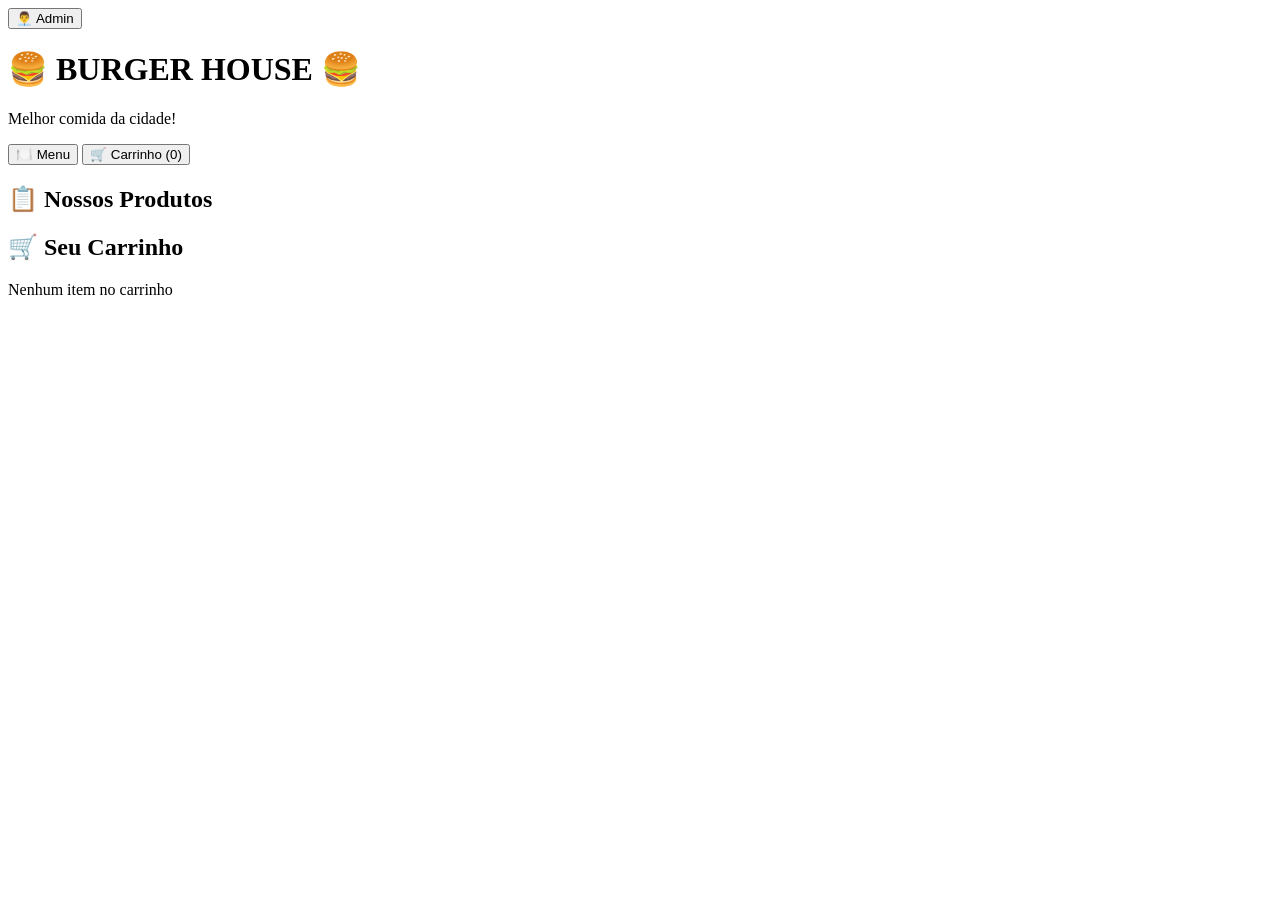
==== index.html @ de6edf35 "Criar arquivo HTML principal do site" ====
<!DOCTYPE html>
<html lang="pt-BR">
<head>
    <meta charset="UTF-8">
    <meta name="viewport" content="width=device-width, initial-scale=1.0">
    <title>🍕 Burger House - Sistema de Pedidos</title>
    <link rel="stylesheet" href="styles.css">
</head>
<body>
    <div class="container">
        <!-- Botão Flutuante para Admin -->
        <div class="admin-button">
            <button class="btn-admin" onclick="goToAdmin()">👨‍💼 Admin</button>
        </div>

        <!-- Cabeçalho -->
        <header class="header">
            <h1 class="title-animated">🍔 BURGER HOUSE 🍔</h1>
            <p class="subtitle">Melhor comida da cidade!</p>
        </header>

        <!-- Menu de Navegação -->
        <nav class="navbar">
            <button class="nav-btn active" onclick="showSection('menu')">🍽️ Menu</button>
            <button class="nav-btn" onclick="showSection('cart')">🛒 Carrinho (<span id="cart-count">0</span>)</button>
        </nav>

        <!-- Seção Menu -->
        <section id="menu" class="section active">
            <h2 class="section-title">📋 Nossos Produtos</h2>
            <div class="menu-grid" id="menu-grid">
                <!-- Será preenchido por JavaScript -->
            </div>
        </section>

        <!-- Seção Carrinho -->
        <section id="cart" class="section">
            <h2 class="section-title">🛒 Seu Carrinho</h2>
            <div class="cart-container">
                <div class="cart-items" id="cart-items">
                    <!-- Será preenchido por JavaScript -->
                </div>
                <div class="cart-summary" id="cart-summary">
                    <p>Nenhum item no carrinho</p>
                </div>
            </div>
        </section>
    </div>

    <script src="script.js"></script>
</body>
</html>
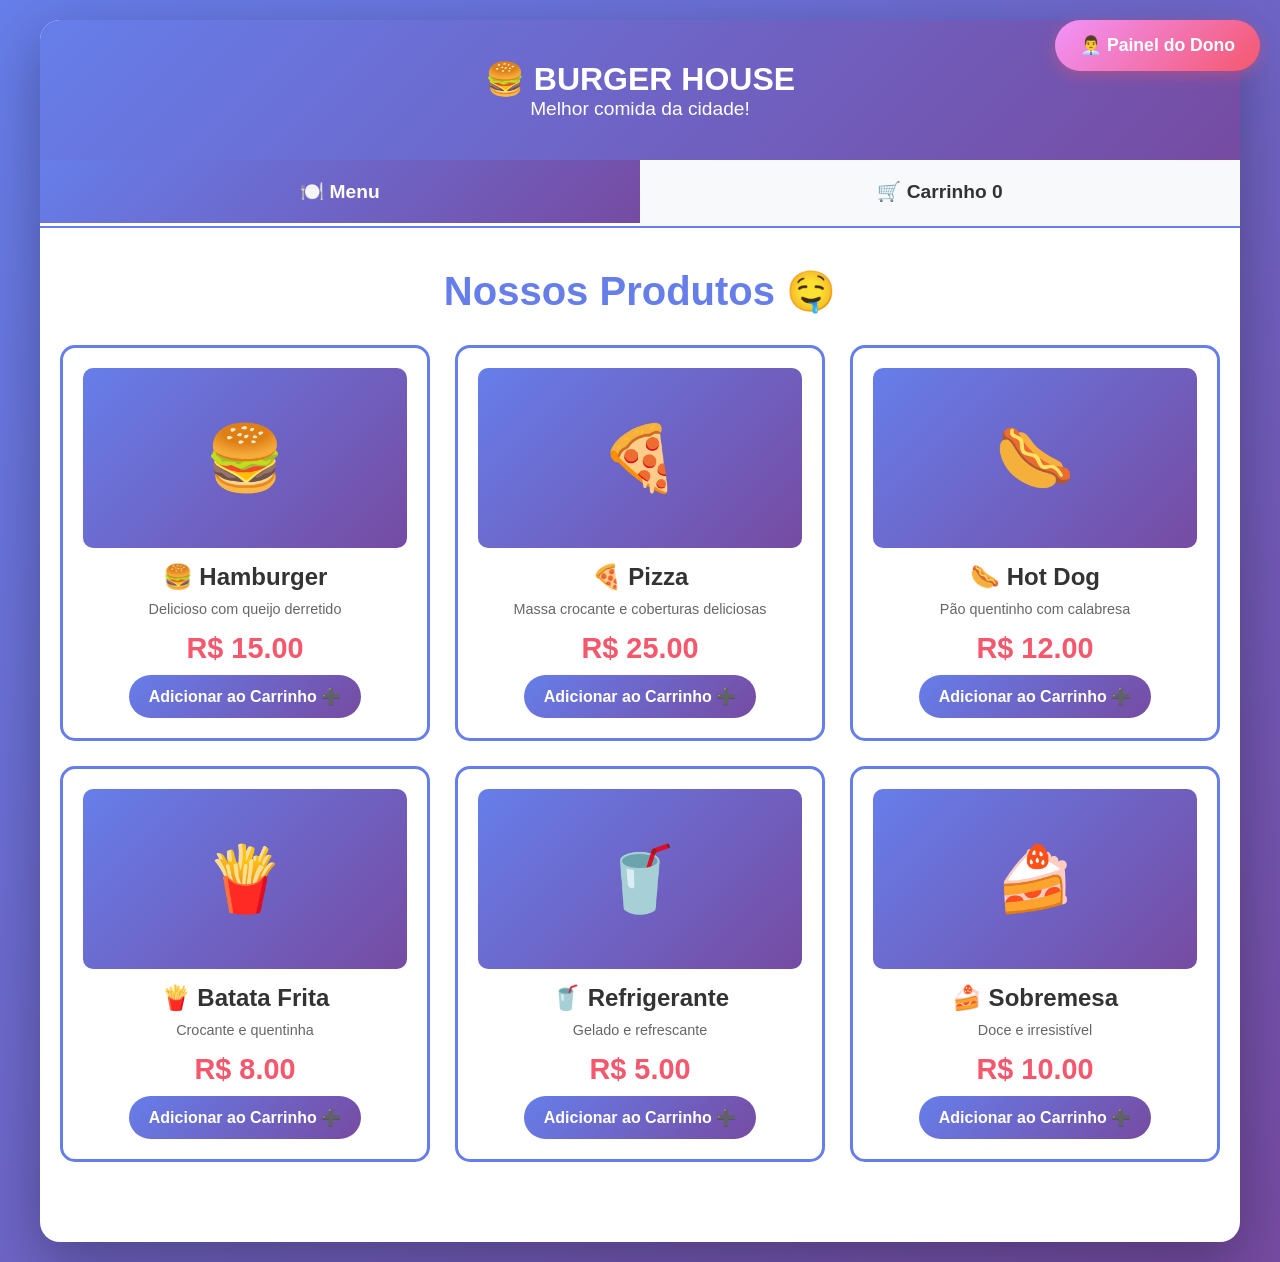
==== commit dc9604eb: "Atualizar HTML com fontes modernas e divertidas" ====
--- a/index.html
+++ b/index.html
@@ -3,42 +3,44 @@
 <head>
     <meta charset="UTF-8">
     <meta name="viewport" content="width=device-width, initial-scale=1.0">
-    <title>🍕 Burger House - Sistema de Pedidos</title>
+    <title>🍔 Burger House - Sistema de Pedidos</title>
+    <link rel="preconnect" href="https://fonts.googleapis.com">
+    <link rel="preconnect" href="https://fonts.gstatic.com" crossorigin>
+    <link href="https://fonts.googleapis.com/css2?family=Fredoka:wght@300;400;500;600;700&family=Comfortaa:wght@400;700&display=swap" rel="stylesheet">
     <link rel="stylesheet" href="styles.css">
 </head>
 <body>
     <div class="container">
-        <!-- Botão Flutuante para Admin -->
-        <div class="admin-button">
-            <button class="btn-admin" onclick="goToAdmin()">👨‍💼 Admin</button>
-        </div>
-
-        <!-- Cabeçalho -->
+        <!-- CABEÇALHO -->
         <header class="header">
-            <h1 class="title-animated">🍔 BURGER HOUSE 🍔</h1>
+            <h1 class="title">🍔 BURGER HOUSE</h1>
             <p class="subtitle">Melhor comida da cidade!</p>
+            <div class="admin-button">
+                <button class="btn-admin" onclick="goToAdmin()">👨‍💼 Painel do Dono</button>
+            </div>
         </header>
 
-        <!-- Menu de Navegação -->
+        <!-- NAVEGAÇÃO -->
         <nav class="navbar">
-            <button class="nav-btn active" onclick="showSection('menu')">🍽️ Menu</button>
-            <button class="nav-btn" onclick="showSection('cart')">🛒 Carrinho (<span id="cart-count">0</span>)</button>
+            <button class="nav-btn active" onclick="showSection('menu', this)">🍽️ Menu</button>
+            <button class="nav-btn" onclick="showSection('cart', this)">🛒 Carrinho <span id="cart-count">0</span></button>
         </nav>
 
-        <!-- Seção Menu -->
+        <!-- SEÇÃO MENU -->
         <section id="menu" class="section active">
-            <h2 class="section-title">📋 Nossos Produtos</h2>
-            <div class="menu-grid" id="menu-grid">
-                <!-- Será preenchido por JavaScript -->
-            </div>
+            <h2 class="section-title">Nossos Produtos 🤤</h2>
+            <div class="menu-grid" id="menu-grid"></div>
         </section>
 
-        <!-- Seção Carrinho -->
+        <!-- SEÇÃO CARRINHO -->
         <section id="cart" class="section">
-            <h2 class="section-title">🛒 Seu Carrinho</h2>
+            <h2 class="section-title">Seu Pedido 🎉</h2>
             <div class="cart-container">
                 <div class="cart-items" id="cart-items">
-                    <!-- Será preenchido por JavaScript -->
+                    <div class="empty-cart">
+                        <div class="empty-cart-emoji">🛒</div>
+                        <p>Seu carrinho está vazio!</p>
+                    </div>
                 </div>
                 <div class="cart-summary" id="cart-summary">
                     <p>Nenhum item no carrinho</p>
--- a/styles.css
+++ b/styles.css
@@ -0,0 +1,571 @@
+* {
+    margin: 0;
+    padding: 0;
+    box-sizing: border-box;
+}
+
+body {
+    font-family: 'Arial', sans-serif;
+    background: linear-gradient(135deg, #667eea 0%, #764ba2 100%);
+    min-height: 100vh;
+    padding: 20px;
+}
+
+.container {
+    max-width: 1200px;
+    margin: 0 auto;
+    background: white;
+    border-radius: 20px;
+    box-shadow: 0 20px 60px rgba(0, 0, 0, 0.3);
+    overflow: hidden;
+}
+
+/* ANIMAÇÕES EXAGERADAS */
+@keyframes bounce {
+    0%, 100% { transform: translateY(0) scale(1); }
+    50% { transform: translateY(-20px) scale(1.1); }
+}
+
+@keyframes spin {
+    0% { transform: rotate(0deg) scale(1); }
+    50% { transform: rotate(180deg) scale(1.2); }
+    100% { transform: rotate(360deg) scale(1); }
+}
+
+@keyframes pulse {
+    0%, 100% { transform: scale(1); opacity: 1; }
+    50% { transform: scale(1.15); opacity: 0.8; }
+}
+
+@keyframes shake {
+    0%, 100% { transform: translateX(0) rotate(0deg); }
+    25% { transform: translateX(-10px) rotate(-2deg); }
+    75% { transform: translateX(10px) rotate(2deg); }
+}
+
+@keyframes slideIn {
+    from { transform: translateY(100px); opacity: 0; }
+    to { transform: translateY(0); opacity: 1; }
+}
+
+@keyframes glow {
+    0%, 100% { box-shadow: 0 0 5px rgba(102, 126, 234, 0.5); }
+    50% { box-shadow: 0 0 20px rgba(102, 126, 234, 1); }
+}
+
+@keyframes rainbow {
+    0% { background-color: #ff6b6b; }
+    25% { background-color: #ffd93d; }
+    50% { background-color: #6bcf7f; }
+    75% { background-color: #4d96ff; }
+    100% { background-color: #ff6b6b; }
+}
+
+/* CABEÇALHO */
+.header {
+    background: linear-gradient(135deg, #667eea 0%, #764ba2 100%);
+    color: white;
+    padding: 40px 20px;
+    text-align: center;
+    animation: slideIn 0.8s ease-out;
+}
+
+.title-animated {
+    font-size: 3.5em;
+    font-weight: bold;
+    margin-bottom: 10px;
+    animation: bounce 2s infinite, glow 2s ease-in-out infinite;
+    letter-spacing: 3px;
+    text-shadow: 2px 2px 4px rgba(0, 0, 0, 0.3);
+}
+
+.subtitle {
+    font-size: 1.2em;
+    animation: pulse 2s infinite;
+}
+
+/* BOTÃO ADMIN */
+.admin-button {
+    position: fixed;
+    top: 20px;
+    right: 20px;
+    z-index: 1000;
+}
+
+.btn-admin {
+    padding: 15px 25px;
+    background: linear-gradient(135deg, #f093fb 0%, #f5576c 100%);
+    color: white;
+    border: none;
+    border-radius: 50px;
+    font-size: 1.1em;
+    font-weight: bold;
+    cursor: pointer;
+    animation: pulse 2s infinite, glow 2s ease-in-out infinite;
+    box-shadow: 0 4px 15px rgba(245, 87, 108, 0.4);
+    transition: all 0.3s ease;
+}
+
+.btn-admin:hover {
+    transform: scale(1.15) rotate(-5deg);
+    animation: shake 0.5s infinite;
+    box-shadow: 0 8px 25px rgba(245, 87, 108, 0.8);
+}
+
+.btn-admin:active {
+    animation: spin 0.6s;
+}
+
+/* BARRA DE NAVEGAÇÃO */
+.navbar {
+    display: flex;
+    background: #f8f9fa;
+    border-bottom: 2px solid #667eea;
+    padding: 0;
+}
+
+.nav-btn {
+    flex: 1;
+    padding: 20px;
+    background: none;
+    border: none;
+    font-size: 1.2em;
+    font-weight: bold;
+    cursor: pointer;
+    color: #333;
+    transition: all 0.3s ease;
+    border-bottom: 3px solid transparent;
+    animation: slideIn 0.8s ease-out backwards;
+}
+
+.nav-btn:nth-child(1) { animation-delay: 0.1s; }
+.nav-btn:nth-child(2) { animation-delay: 0.2s; }
+
+.nav-btn:hover {
+    background: #e9ecef;
+    transform: scale(1.05);
+}
+
+.nav-btn.active {
+    background: linear-gradient(135deg, #667eea 0%, #764ba2 100%);
+    color: white;
+    border-bottom-color: white;
+    animation: pulse 1s infinite;
+}
+
+/* SEÇÕES */
+.section {
+    display: none;
+    padding: 40px 20px;
+    animation: slideIn 0.6s ease-out;
+}
+
+.section.active {
+    display: block;
+}
+
+.section-title {
+    font-size: 2.5em;
+    color: #667eea;
+    margin-bottom: 30px;
+    animation: bounce 2s infinite;
+    text-align: center;
+}
+
+/* GRID DE MENU */
+.menu-grid {
+    display: grid;
+    grid-template-columns: repeat(auto-fit, minmax(280px, 1fr));
+    gap: 25px;
+    margin-bottom: 40px;
+}
+
+.menu-item {
+    background: white;
+    border: 3px solid #667eea;
+    border-radius: 15px;
+    padding: 20px;
+    text-align: center;
+    cursor: pointer;
+    animation: slideIn 0.6s ease-out backwards, pulse 3s ease-in-out infinite;
+    transition: all 0.3s ease;
+    position: relative;
+    overflow: hidden;
+}
+
+.menu-item:nth-child(1) { animation-delay: 0.1s; }
+.menu-item:nth-child(2) { animation-delay: 0.2s; }
+.menu-item:nth-child(3) { animation-delay: 0.3s; }
+.menu-item:nth-child(4) { animation-delay: 0.4s; }
+
+.menu-item::before {
+    content: '';
+    position: absolute;
+    top: 0;
+    left: -100%;
+    width: 100%;
+    height: 100%;
+    background: rgba(102, 126, 234, 0.1);
+    transition: left 0.3s ease;
+}
+
+.menu-item:hover::before {
+    left: 100%;
+}
+
+.menu-item:hover {
+    transform: scale(1.15) rotate(3deg);
+    box-shadow: 0 15px 40px rgba(102, 126, 234, 0.4);
+    border-color: #f5576c;
+}
+
+.menu-item:active {
+    animation: spin 0.6s, bounce 0.6s;
+}
+
+.menu-image {
+    width: 100%;
+    height: 180px;
+    background: linear-gradient(135deg, #667eea 0%, #764ba2 100%);
+    border-radius: 10px;
+    margin-bottom: 15px;
+    display: flex;
+    align-items: center;
+    justify-content: center;
+    font-size: 4em;
+    animation: spin 3s linear infinite;
+}
+
+.menu-item:hover .menu-image {
+    animation: spin 1s linear infinite;
+}
+
+.menu-name {
+    font-size: 1.5em;
+    font-weight: bold;
+    color: #333;
+    margin: 10px 0;
+}
+
+.menu-price {
+    font-size: 1.8em;
+    color: #f5576c;
+    font-weight: bold;
+    margin: 10px 0;
+}
+
+.menu-description {
+    font-size: 0.9em;
+    color: #666;
+    margin-bottom: 15px;
+}
+
+.btn-add {
+    padding: 12px 20px;
+    background: linear-gradient(135deg, #667eea 0%, #764ba2 100%);
+    color: white;
+    border: none;
+    border-radius: 25px;
+    font-weight: bold;
+    cursor: pointer;
+    font-size: 1em;
+    transition: all 0.3s ease;
+    animation: glow 2s ease-in-out infinite;
+}
+
+.btn-add:hover {
+    transform: scale(1.1);
+    animation: bounce 0.6s infinite;
+    box-shadow: 0 8px 20px rgba(102, 126, 234, 0.6);
+}
+
+.btn-add:active {
+    animation: spin 0.4s;
+}
+
+/* CARRINHO */
+.cart-container {
+    display: grid;
+    grid-template-columns: 1fr 300px;
+    gap: 20px;
+}
+
+.cart-items {
+    background: #f8f9fa;
+    border-radius: 15px;
+    padding: 20px;
+    min-height: 300px;
+}
+
+.cart-item {
+    background: white;
+    border-left: 4px solid #667eea;
+    padding: 15px;
+    margin-bottom: 15px;
+    border-radius: 10px;
+    animation: slideIn 0.5s ease-out;
+    transition: all 0.3s ease;
+}
+
+.cart-item:hover {
+    transform: scale(1.02) translateX(10px);
+    box-shadow: 0 5px 15px rgba(102, 126, 234, 0.3);
+}
+
+.cart-item-name {
+    font-weight: bold;
+    font-size: 1.2em;
+    color: #333;
+}
+
+.cart-item-price {
+    color: #f5576c;
+    font-weight: bold;
+    margin: 5px 0;
+}
+
+.cart-item-quantity {
+    display: flex;
+    align-items: center;
+    gap: 10px;
+    margin-top: 10px;
+}
+
+.qty-btn {
+    padding: 5px 10px;
+    background: #667eea;
+    color: white;
+    border: none;
+    border-radius: 5px;
+    cursor: pointer;
+    font-weight: bold;
+    transition: all 0.2s ease;
+}
+
+.qty-btn:hover {
+    background: #f5576c;
+    transform: scale(1.15);
+}
+
+.btn-remove {
+    padding: 5px 10px;
+    background: #e74c3c;
+    color: white;
+    border: none;
+    border-radius: 5px;
+    cursor: pointer;
+    font-size: 0.9em;
+    transition: all 0.2s ease;
+    margin-left: auto;
+}
+
+.btn-remove:hover {
+    transform: scale(1.15) rotate(10deg);
+    animation: shake 0.3s;
+}
+
+.cart-summary {
+    background: white;
+    border: 3px dashed #667eea;
+    border-radius: 15px;
+    padding: 20px;
+    position: sticky;
+    top: 20px;
+    animation: pulse 2s ease-in-out infinite;
+}
+
+.summary-line {
+    display: flex;
+    justify-content: space-between;
+    margin-bottom: 15px;
+    font-size: 1.1em;
+    animation: slideIn 0.6s ease-out backwards;
+}
+
+.summary-line:nth-child(1) { animation-delay: 0.1s; }
+.summary-line:nth-child(2) { animation-delay: 0.2s; }
+.summary-line:nth-child(3) { animation-delay: 0.3s; }
+
+.summary-total {
+    font-weight: bold;
+    font-size: 1.5em;
+    color: #f5576c;
+    border-top: 2px solid #667eea;
+    padding-top: 15px;
+    margin-top: 15px;
+}
+
+.btn-checkout {
+    width: 100%;
+    padding: 15px;
+    background: linear-gradient(135deg, #f093fb 0%, #f5576c 100%);
+    color: white;
+    border: none;
+    border-radius: 10px;
+    font-weight: bold;
+    font-size: 1.1em;
+    cursor: pointer;
+    margin-top: 20px;
+    animation: glow 2s ease-in-out infinite;
+    transition: all 0.3s ease;
+}
+
+.btn-checkout:hover:not(:disabled) {
+    transform: scale(1.05);
+    animation: bounce 0.6s infinite;
+    box-shadow: 0 8px 25px rgba(245, 87, 108, 0.8);
+}
+
+.btn-checkout:disabled {
+    opacity: 0.5;
+    cursor: not-allowed;
+}
+
+/* MODAL DE COMPROVANTE */
+.modal {
+    display: none;
+    position: fixed;
+    top: 0;
+    left: 0;
+    width: 100%;
+    height: 100%;
+    background: rgba(0, 0, 0, 0.7);
+    z-index: 2000;
+    align-items: center;
+    justify-content: center;
+    animation: fadeIn 0.3s ease;
+}
+
+.modal.show {
+    display: flex;
+}
+
+@keyframes fadeIn {
+    from { opacity: 0; }
+    to { opacity: 1; }
+}
+
+.modal-content {
+    background: white;
+    border-radius: 20px;
+    padding: 40px;
+    max-width: 500px;
+    width: 90%;
+    animation: slideIn 0.5s ease-out, bounce 0.6s ease-out;
+    box-shadow: 0 20px 60px rgba(0, 0, 0, 0.3);
+}
+
+.receipt-title {
+    font-size: 2em;
+    font-weight: bold;
+    color: #667eea;
+    text-align: center;
+    margin-bottom: 20px;
+    animation: bounce 1s infinite;
+}
+
+.receipt-number {
+    text-align: center;
+    font-size: 1.3em;
+    color: #333;
+    margin-bottom: 20px;
+    font-weight: bold;
+    font-family: 'Courier New', monospace;
+    animation: glow 2s ease-in-out infinite;
+}
+
+.receipt-items {
+    border-top: 2px solid #ddd;
+    border-bottom: 2px solid #ddd;
+    padding: 15px 0;
+    margin: 20px 0;
+}
+
+.receipt-item {
+    display: flex;
+    justify-content: space-between;
+    margin-bottom: 10px;
+    animation: slideIn 0.5s ease-out backwards;
+}
+
+.receipt-total {
+    font-size: 1.5em;
+    font-weight: bold;
+    color: #f5576c;
+    text-align: right;
+    margin: 20px 0;
+    animation: pulse 1.5s infinite;
+}
+
+.receipt-message {
+    text-align: center;
+    color: #666;
+    font-size: 1.1em;
+    margin: 20px 0;
+    animation: slideIn 0.6s ease-out;
+}
+
+.btn-close-receipt {
+    width: 100%;
+    padding: 15px;
+    background: linear-gradient(135deg, #667eea 0%, #764ba2 100%);
+    color: white;
+    border: none;
+    border-radius: 10px;
+    font-weight: bold;
+    font-size: 1.1em;
+    cursor: pointer;
+    animation: glow 2s ease-in-out infinite;
+    transition: all 0.3s ease;
+}
+
+.btn-close-receipt:hover {
+    transform: scale(1.05);
+    animation: bounce 0.6s infinite;
+}
+
+/* RESPONSIVO */
+@media (max-width: 768px) {
+    .cart-container {
+        grid-template-columns: 1fr;
+    }
+
+    .cart-summary {
+        position: static;
+    }
+
+    .menu-grid {
+        grid-template-columns: 1fr;
+    }
+
+    .title-animated {
+        font-size: 2em;
+    }
+
+    .navbar {
+        flex-direction: column;
+    }
+
+    .nav-btn {
+        border-bottom: 2px solid transparent;
+    }
+
+    .nav-btn.active {
+        border-left: 4px solid white;
+    }
+}
+
+/* MENSAGEM DE CARRINHO VAZIO */
+.empty-cart {
+    text-align: center;
+    padding: 40px;
+    color: #666;
+    font-size: 1.2em;
+    animation: pulse 2s infinite;
+}
+
+.empty-cart-emoji {
+    font-size: 4em;
+    margin-bottom: 15px;
+    animation: bounce 2s infinite;
+}
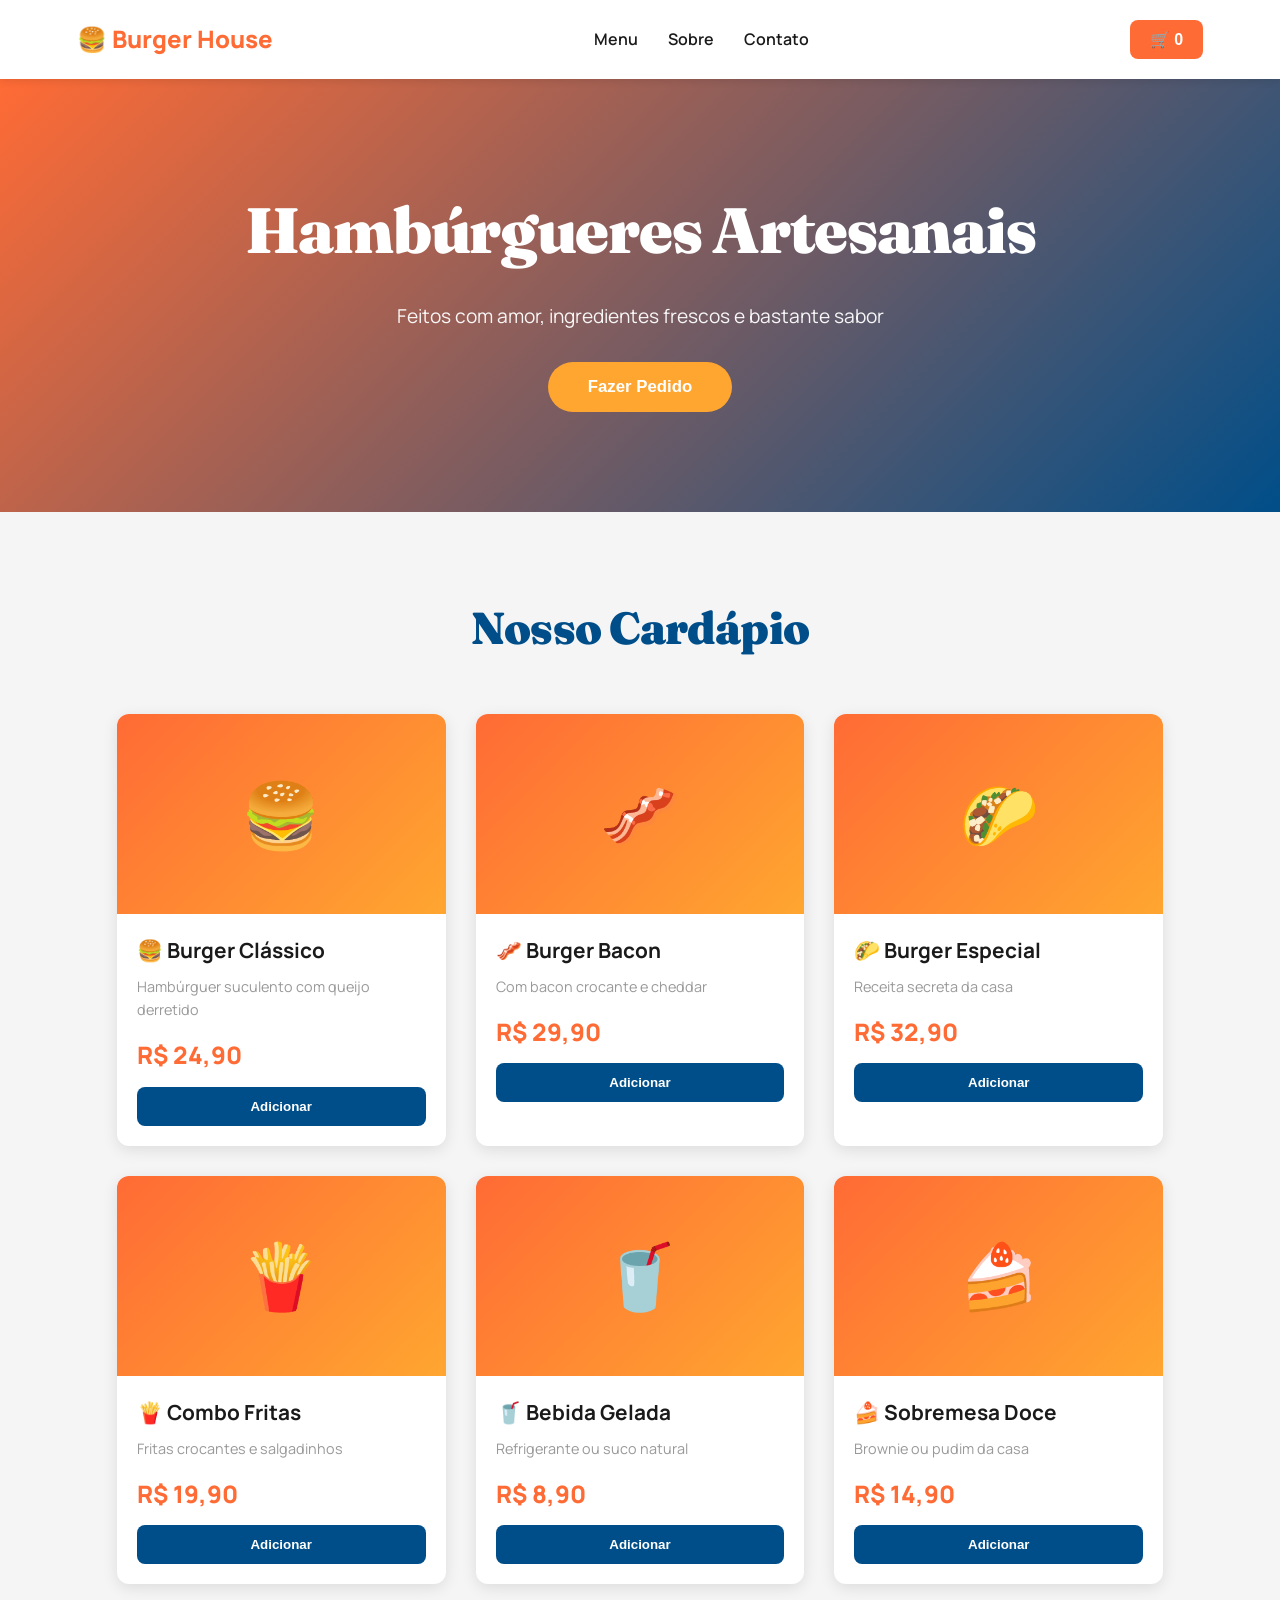
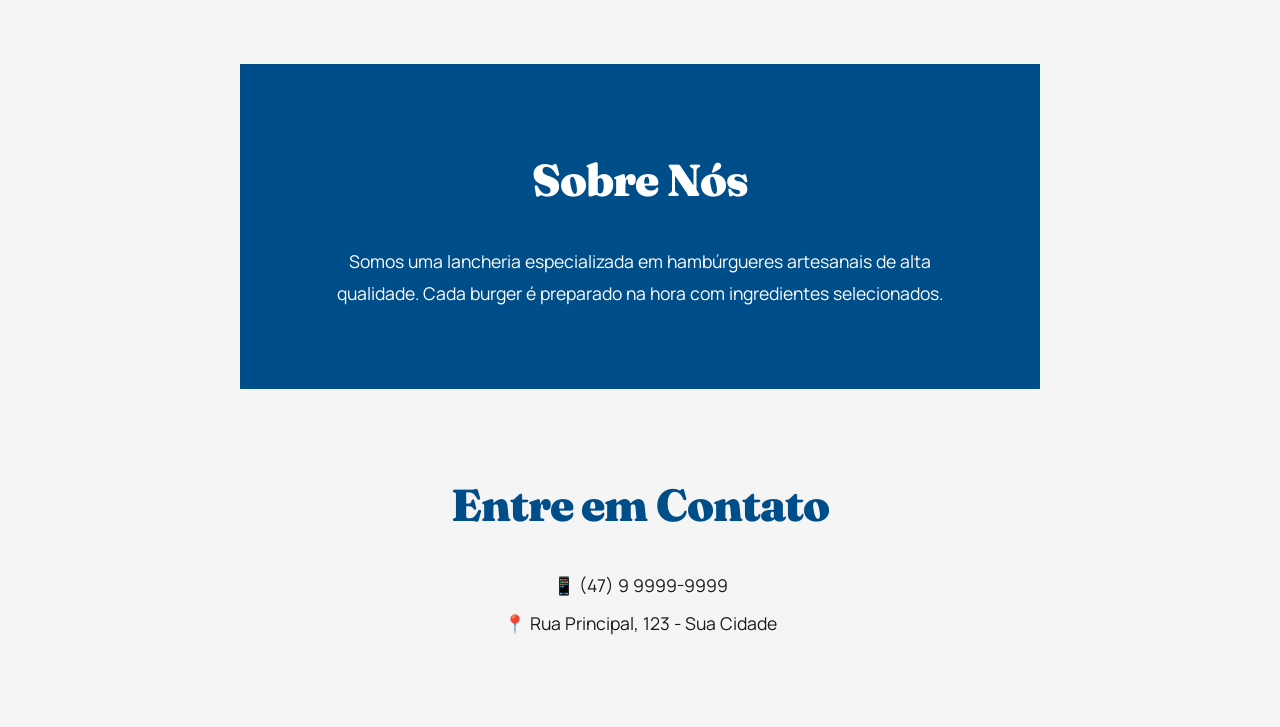
==== commit 10acfebc: "Criar site do zero com design profissional moderno" ====
--- a/index.html
+++ b/index.html
@@ -3,52 +3,62 @@
 <head>
     <meta charset="UTF-8">
     <meta name="viewport" content="width=device-width, initial-scale=1.0">
-    <title>🍔 Burger House - Sistema de Pedidos</title>
+    <title>🍔 Burger House - Pedidos Online</title>
     <link rel="preconnect" href="https://fonts.googleapis.com">
     <link rel="preconnect" href="https://fonts.gstatic.com" crossorigin>
-    <link href="https://fonts.googleapis.com/css2?family=Fredoka:wght@300;400;500;600;700&family=Comfortaa:wght@400;700&display=swap" rel="stylesheet">
-    <link rel="stylesheet" href="styles.css">
+    <link href="https://fonts.googleapis.com/css2?family=Fraunces:ital,opsz,wght@0,9..144,400;0,9..144,600;0,9..144,900&family=Manrope:wght@400;500;700;800&display=swap" rel="stylesheet">
+    <link rel="stylesheet" href="style.css">
 </head>
 <body>
-    <div class="container">
-        <!-- CABEÇALHO -->
-        <header class="header">
-            <h1 class="title">🍔 BURGER HOUSE</h1>
-            <p class="subtitle">Melhor comida da cidade!</p>
-            <div class="admin-button">
-                <button class="btn-admin" onclick="goToAdmin()">👨‍💼 Painel do Dono</button>
+    <nav class="navbar">
+        <div class="nav-brand">🍔 Burger House</div>
+        <div class="nav-links">
+            <a href="#menu">Menu</a>
+            <a href="#about">Sobre</a>
+            <a href="#contact">Contato</a>
+        </div>
+        <button id="cartBtn" class="cart-btn">🛒 <span id="cartCount">0</span></button>
+    </nav>
+
+    <header class="hero">
+        <h1>Hambúrgueres Artesanais</h1>
+        <p>Feitos com amor, ingredientes frescos e bastante sabor</p>
+        <button class="btn-primary" onclick="document.querySelector('#menu').scrollIntoView({behavior:'smooth'})">Fazer Pedido</button>
+    </header>
+
+    <section id="menu" class="menu">
+        <h2>Nosso Cardápio</h2>
+        <div class="menu-grid" id="menuGrid"></div>
+    </section>
+
+    <section id="about" class="about">
+        <h2>Sobre Nós</h2>
+        <p>Somos uma lancheria especializada em hambúrgueres artesanais de alta qualidade. Cada burger é preparado na hora com ingredientes selecionados.</p>
+    </section>
+
+    <section id="contact" class="contact">
+        <h2>Entre em Contato</h2>
+        <p>📱 (47) 9 9999-9999</p>
+        <p>📍 Rua Principal, 123 - Sua Cidade</p>
+    </section>
+
+    <!-- Cart Modal -->
+    <div id="cartModal" class="modal">
+        <div class="modal-content">
+            <button class="close-btn" onclick="closeCart()">✕</button>
+            <h2>Seu Carrinho</h2>
+            <div id="cartItems"></div>
+            <div class="cart-total">
+                <span>Total:</span>
+                <span id="totalPrice">R$ 0,00</span>
             </div>
-        </header>
+            <button class="btn-primary" id="checkoutBtn" onclick="checkout()">Finalizar Pedido</button>
+        </div>
+    </div>
 
-        <!-- NAVEGAÇÃO -->
-        <nav class="navbar">
-            <button class="nav-btn active" onclick="showSection('menu', this)">🍽️ Menu</button>
-            <button class="nav-btn" onclick="showSection('cart', this)">🛒 Carrinho <span id="cart-count">0</span></button>
-        </nav>
-
-        <!-- SEÇÃO MENU -->
-        <section id="menu" class="section active">
-            <h2 class="section-title">Nossos Produtos 🤤</h2>
-            <div class="menu-grid" id="menu-grid"></div>
-        </section>
-
-        <!-- SEÇÃO CARRINHO -->
-        <section id="cart" class="section">
-            <h2 class="section-title">Seu Pedido 🎉</h2>
-            <div class="cart-container">
-                <div class="cart-items" id="cart-items">
-                    <div class="empty-cart">
-                        <div class="empty-cart-emoji">🛒</div>
-                        <p>Seu carrinho está vazio!</p>
-                    </div>
-                </div>
-                <div class="cart-summary" id="cart-summary">
-                    <p>Nenhum item no carrinho</p>
-                </div>
-            </div>
-        </section>
-    </div>
+    <!-- Overlay -->
+    <div id="overlay" class="overlay" onclick="closeCart()"></div>
 
     <script src="script.js"></script>
 </body>
-</html>
+</html>
--- a/style.css
+++ b/style.css
@@ -0,0 +1,433 @@
+:root {
+    --primary: #ff6b35;
+    --secondary: #004e89;
+    --accent: #ffa630;
+    --dark: #1a1a1a;
+    --light: #f5f5f5;
+    --gray: #999;
+}
+
+* {
+    margin: 0;
+    padding: 0;
+    box-sizing: border-box;
+}
+
+body {
+    font-family: 'Manrope', sans-serif;
+    background: var(--light);
+    color: var(--dark);
+    line-height: 1.6;
+}
+
+h1, h2, h3 {
+    font-family: 'Fraunces', serif;
+    font-weight: 900;
+    letter-spacing: -0.02em;
+}
+
+/* NAVBAR */
+.navbar {
+    display: flex;
+    justify-content: space-between;
+    align-items: center;
+    padding: 20px 6vw;
+    background: white;
+    box-shadow: 0 2px 8px rgba(0,0,0,0.1);
+    position: sticky;
+    top: 0;
+    z-index: 100;
+}
+
+.nav-brand {
+    font-size: 1.5rem;
+    font-weight: 800;
+    color: var(--primary);
+}
+
+.nav-links {
+    display: flex;
+    gap: 30px;
+}
+
+.nav-links a {
+    text-decoration: none;
+    color: var(--dark);
+    font-weight: 600;
+    transition: color 0.3s;
+}
+
+.nav-links a:hover {
+    color: var(--primary);
+}
+
+.cart-btn {
+    background: var(--primary);
+    color: white;
+    border: none;
+    padding: 10px 20px;
+    border-radius: 8px;
+    font-size: 1rem;
+    font-weight: 700;
+    cursor: pointer;
+    transition: transform 0.2s, box-shadow 0.2s;
+}
+
+.cart-btn:hover {
+    transform: scale(1.05);
+    box-shadow: 0 4px 12px rgba(255,107,53,0.3);
+}
+
+/* HERO */
+.hero {
+    background: linear-gradient(135deg, var(--primary) 0%, var(--secondary) 100%);
+    color: white;
+    text-align: center;
+    padding: 100px 20px;
+}
+
+.hero h1 {
+    font-size: clamp(2.5rem, 6vw, 4rem);
+    margin-bottom: 20px;
+    animation: slideInDown 0.8s ease;
+}
+
+.hero p {
+    font-size: 1.2rem;
+    margin-bottom: 30px;
+    opacity: 0.95;
+    animation: slideInUp 0.8s ease 0.2s backwards;
+}
+
+.btn-primary {
+    background: var(--accent);
+    color: white;
+    border: none;
+    padding: 15px 40px;
+    border-radius: 50px;
+    font-size: 1.05rem;
+    font-weight: 700;
+    cursor: pointer;
+    transition: transform 0.3s, box-shadow 0.3s;
+    animation: slideInUp 0.8s ease 0.4s backwards;
+}
+
+.btn-primary:hover {
+    transform: translateY(-4px);
+    box-shadow: 0 8px 20px rgba(0,0,0,0.2);
+}
+
+.btn-primary:active {
+    transform: translateY(-2px);
+}
+
+/* MENU */
+.menu {
+    padding: 80px 6vw;
+    max-width: 1200px;
+    margin: 0 auto;
+}
+
+.menu h2 {
+    font-size: 2.8rem;
+    text-align: center;
+    margin-bottom: 50px;
+    color: var(--secondary);
+}
+
+.menu-grid {
+    display: grid;
+    grid-template-columns: repeat(auto-fit, minmax(280px, 1fr));
+    gap: 30px;
+}
+
+.menu-item {
+    background: white;
+    border-radius: 12px;
+    overflow: hidden;
+    box-shadow: 0 4px 15px rgba(0,0,0,0.1);
+    transition: transform 0.3s, box-shadow 0.3s;
+    cursor: pointer;
+}
+
+.menu-item:hover {
+    transform: translateY(-8px);
+    box-shadow: 0 12px 30px rgba(0,0,0,0.15);
+}
+
+.menu-item-image {
+    width: 100%;
+    height: 200px;
+    background: linear-gradient(135deg, var(--primary), var(--accent));
+    display: flex;
+    align-items: center;
+    justify-content: center;
+    font-size: 4rem;
+}
+
+.menu-item-content {
+    padding: 20px;
+}
+
+.menu-item-name {
+    font-size: 1.3rem;
+    font-weight: 700;
+    margin-bottom: 8px;
+    color: var(--dark);
+}
+
+.menu-item-desc {
+    font-size: 0.9rem;
+    color: var(--gray);
+    margin-bottom: 15px;
+}
+
+.menu-item-price {
+    font-size: 1.5rem;
+    font-weight: 900;
+    color: var(--primary);
+    margin-bottom: 12px;
+}
+
+.menu-item-btn {
+    width: 100%;
+    padding: 12px;
+    background: var(--secondary);
+    color: white;
+    border: none;
+    border-radius: 8px;
+    font-weight: 700;
+    cursor: pointer;
+    transition: background 0.3s;
+}
+
+.menu-item-btn:hover {
+    background: var(--primary);
+}
+
+/* ABOUT */
+.about {
+    background: var(--secondary);
+    color: white;
+    padding: 80px 6vw;
+    text-align: center;
+    max-width: 800px;
+    margin: 0 auto;
+}
+
+.about h2 {
+    font-size: 2.8rem;
+    margin-bottom: 30px;
+}
+
+.about p {
+    font-size: 1.1rem;
+    line-height: 1.8;
+}
+
+/* CONTACT */
+.contact {
+    padding: 80px 6vw;
+    text-align: center;
+    background: var(--light);
+}
+
+.contact h2 {
+    font-size: 2.8rem;
+    color: var(--secondary);
+    margin-bottom: 30px;
+}
+
+.contact p {
+    font-size: 1.1rem;
+    margin: 10px 0;
+    color: var(--dark);
+}
+
+/* MODAL */
+.modal {
+    display: none;
+    position: fixed;
+    inset: 0;
+    z-index: 200;
+    align-items: center;
+    justify-content: center;
+    padding: 20px;
+}
+
+.modal.show {
+    display: flex;
+}
+
+.overlay {
+    position: fixed;
+    inset: 0;
+    background: rgba(0,0,0,0.5);
+    z-index: 150;
+    display: none;
+}
+
+.overlay.show {
+    display: block;
+}
+
+.modal-content {
+    background: white;
+    border-radius: 16px;
+    padding: 30px;
+    max-width: 500px;
+    width: 100%;
+    max-height: 80vh;
+    overflow-y: auto;
+    position: relative;
+    animation: slideUp 0.4s ease;
+}
+
+.close-btn {
+    position: absolute;
+    top: 15px;
+    right: 15px;
+    background: none;
+    border: none;
+    font-size: 1.5rem;
+    cursor: pointer;
+    color: var(--gray);
+}
+
+.modal-content h2 {
+    font-size: 2rem;
+    margin-bottom: 20px;
+    color: var(--secondary);
+}
+
+#cartItems {
+    margin-bottom: 20px;
+    max-height: 300px;
+    overflow-y: auto;
+}
+
+.cart-item {
+    display: flex;
+    justify-content: space-between;
+    align-items: center;
+    padding: 12px 0;
+    border-bottom: 1px solid var(--light);
+}
+
+.cart-item-info {
+    flex: 1;
+}
+
+.cart-item-name {
+    font-weight: 700;
+    color: var(--dark);
+}
+
+.cart-item-qty {
+    display: flex;
+    align-items: center;
+    gap: 8px;
+    margin-top: 4px;
+    color: var(--gray);
+}
+
+.cart-item-price {
+    font-weight: 700;
+    color: var(--primary);
+    margin-right: 10px;
+}
+
+.qty-control {
+    display: flex;
+    align-items: center;
+    gap: 6px;
+    background: var(--light);
+    border-radius: 6px;
+    padding: 4px 8px;
+}
+
+.qty-control button {
+    background: none;
+    border: none;
+    font-weight: 700;
+    cursor: pointer;
+    width: 20px;
+    height: 20px;
+    display: flex;
+    align-items: center;
+    justify-content: center;
+}
+
+.qty-control button:hover {
+    color: var(--primary);
+}
+
+.cart-total {
+    display: flex;
+    justify-content: space-between;
+    align-items: center;
+    font-size: 1.3rem;
+    font-weight: 700;
+    padding: 15px 0;
+    border-top: 2px solid var(--light);
+    margin-bottom: 20px;
+}
+
+#totalPrice {
+    color: var(--primary);
+}
+
+#checkoutBtn {
+    width: 100%;
+}
+
+/* ANIMATIONS */
+@keyframes slideInDown {
+    from {
+        opacity: 0;
+        transform: translateY(-30px);
+    }
+    to {
+        opacity: 1;
+        transform: translateY(0);
+    }
+}
+
+@keyframes slideInUp {
+    from {
+        opacity: 0;
+        transform: translateY(30px);
+    }
+    to {
+        opacity: 1;
+        transform: translateY(0);
+    }
+}
+
+@keyframes slideUp {
+    from {
+        opacity: 0;
+        transform: translateY(50px) scale(0.95);
+    }
+    to {
+        opacity: 1;
+        transform: translateY(0) scale(1);
+    }
+}
+
+/* RESPONSIVE */
+@media (max-width: 768px) {
+    .nav-links {
+        display: none;
+    }
+
+    .menu h2,
+    .about h2,
+    .contact h2 {
+        font-size: 2rem;
+    }
+
+    .menu-grid {
+        grid-template-columns: 1fr;
+    }
+}
